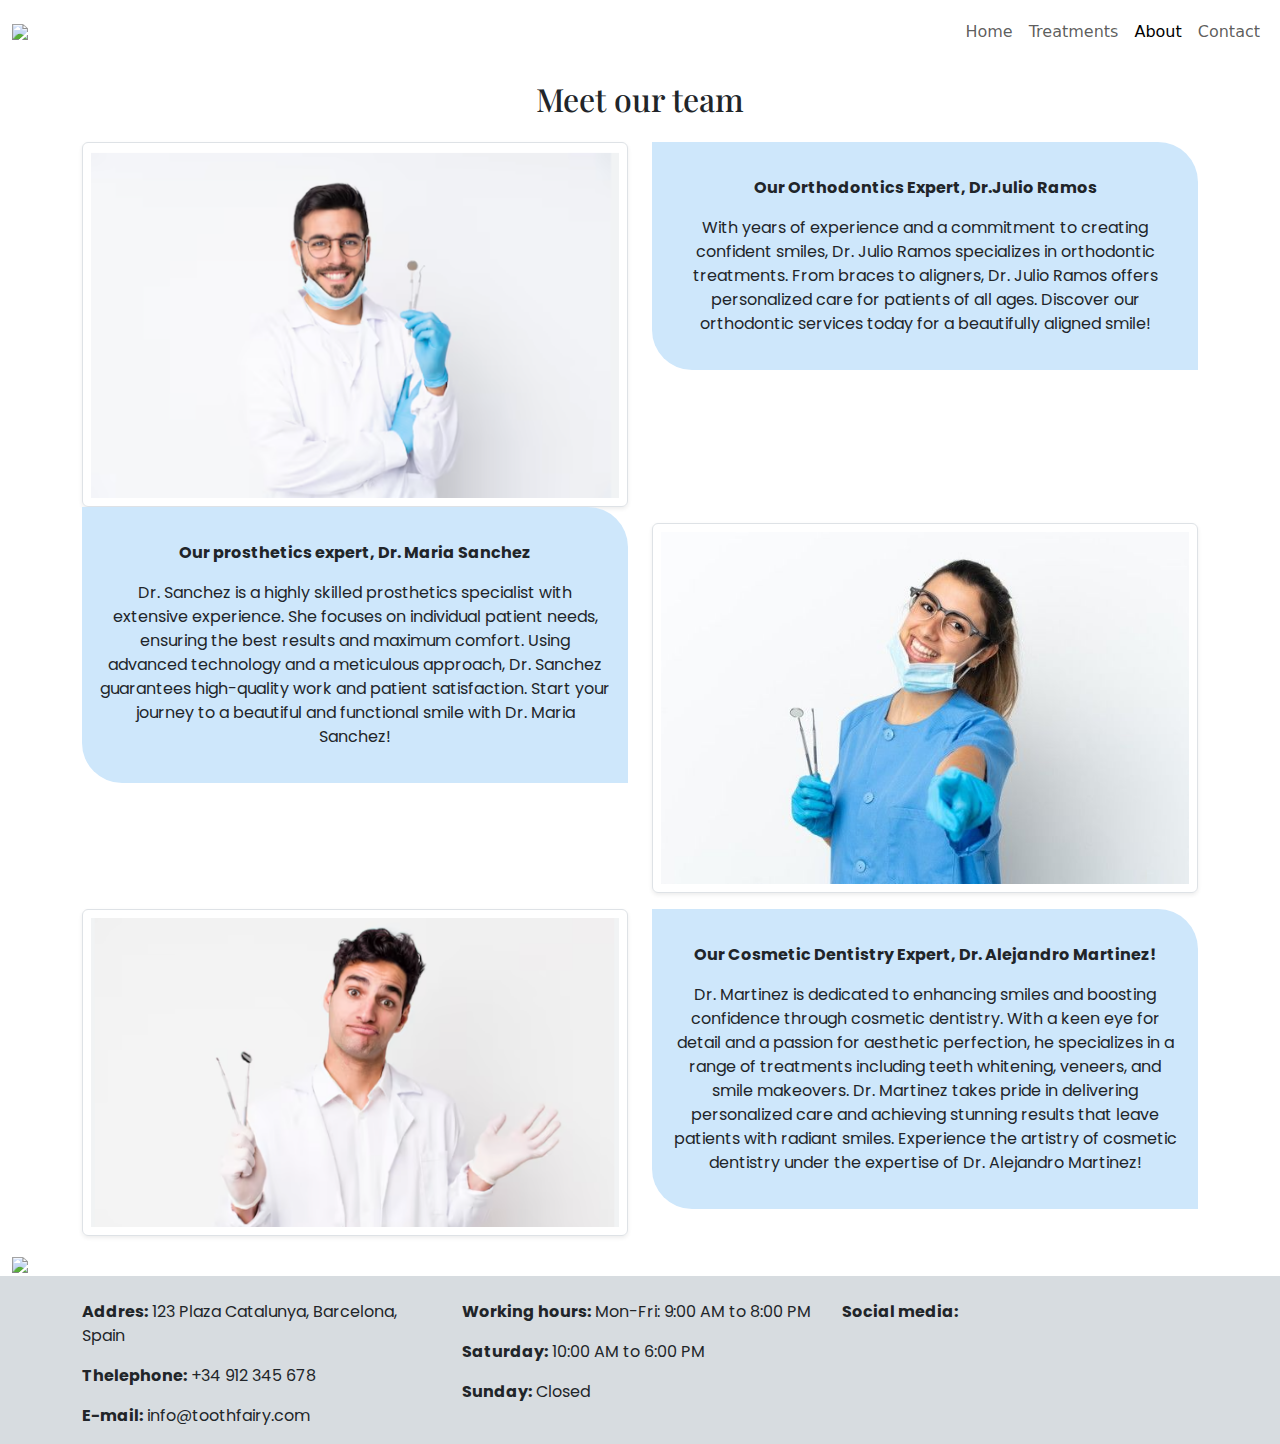
==== about.html @ 5f489cd5 "added new html file" ====
<!DOCTYPE html>
<html lang="en">
<head>
    <meta charset="UTF-8">
    <meta name="viewport" content="width=device-width, initial-scale=1.0">
 <!-- links for bootstrap   -->
 <link href="https://cdn.jsdelivr.net/npm/bootstrap@5.3.3/dist/css/bootstrap.min.css" rel="stylesheet" integrity="sha384-QWTKZyjpPEjISv5WaRU9OFeRpok6YctnYmDr5pNlyT2bRjXh0JMhjY6hW+ALEwIH" crossorigin="anonymous">
 <script src="https://cdn.jsdelivr.net/npm/bootstrap@5.3.3/dist/js/bootstrap.bundle.min.js" integrity="sha384-YvpcrYf0tY3lHB60NNkmXc5s9fDVZLESaAA55NDzOxhy9GkcIdslK1eN7N6jIeHz" crossorigin="anonymous"></script>
<!-- links for fonts -->
<!-- Playfair and poppins -->
<link rel="preconnect" href="https://fonts.googleapis.com">
<link rel="preconnect" href="https://fonts.gstatic.com" crossorigin>
<link href="https://fonts.googleapis.com/css2?family=Playfair+Display:ital,wght@0,400..900;1,400..900&family=Poppins:ital,wght@0,100;0,200;0,300;0,400;0,500;0,600;0,700;0,800;0,900;1,100;1,200;1,300;1,400;1,500;1,600;1,700;1,800;1,900&display=swap" rel="stylesheet">
 <!-- link font awesome -->
<!-- -->
<script src="https://kit.fontawesome.com/418e872279.js" crossorigin="anonymous"></script>
<title>Dental clinic - Barcelona</title>
<!--link for css -->
    <link rel="stylesheet"href="style.css">
</head>
<body>
    <div class="clinic">
        <nav class="navbar navbar-expand-sm navbar-light">
            <div class="container-fluid mb-0">
              <img src="images/logo.png" width="130px" />
              <button class="navbar-toggler" type="button" data-bs-toggle="collapse" data-bs-target="#navbarSupportedContent" aria-controls="navbarSupportedContent" aria-expanded="false" aria-label="Toggle navigation">
                <span class="navbar-toggler-icon"></span>
              </button>
              <div class="collapse navbar-collapse justify-content-end" id="navbarSupportedContent">
                <ul class="navbar-nav ">
                  <li class="nav-item">
                    <a class="nav-link " aria-current="page" href="index.html">Home</a>
                  </li>
                  <li class="nav-item">
                    <a class="nav-link" href="treatmetnts.html">Treatments</a>
                  </li>		
                  <li class="nav-item">
                    <a class="nav-link active" href="about.html">About</a>
                  </li>		
                  <li class="nav-item">
                    <a class="nav-link" href="#">Contact</a>
                  </li>	
                </ul>		  
              </div>
            </div>
          </nav>
        </div>

        

          <h2 class="text-center mt-3 decor-title">
            Meet our team
          </h2>
          <div class="container mb-3">
            <div class="row">
                <div class="col-lg-6">
                    <img src="images/new.png" class="img-fluid w-100 mt-3 rounded shadow-sm p-2 border">
                </div>
                <div class="col-lg-6">
                   <div class="cloud mt-3">
                    <p class="mt-3 decor-text"> <strong>Our Orthodontics Expert, Dr.Julio Ramos</strong></p>
                    <p class="mt-3 decor-text"> With years of experience and a commitment to creating confident smiles, Dr. Julio Ramos specializes in orthodontic treatments. From braces to aligners, Dr. Julio Ramos offers personalized care for patients of all ages. Discover our orthodontic services today for a beautifully aligned smile!</p>
                <!--   <a href="#"class="btn btn-outline-primary">Book Appointment</a>-->  
                </div>
                </div>
<div class="col-lg-6 "> 
    <div class="cloud ">
    <p class="mt-3 decor-text"> <strong>Our prosthetics expert, Dr. Maria Sanchez</strong></p>
                    <p class="mt-3 decor-text"> Dr. Sanchez is a highly skilled prosthetics specialist with extensive experience. She focuses on individual patient needs, ensuring the best results and maximum comfort. Using advanced technology and a meticulous approach, Dr. Sanchez guarantees high-quality work and patient satisfaction. Start your journey to a beautiful and functional smile with Dr. Maria Sanchez!</p>
                  
                </div>
                </div>
<div class="col-lg-6">
    <img src="images/dentista.jpg" class="img-fluid w-100 mt-3 rounded shadow-sm p-2 border">
</div>
<div class="col-lg-6">
    <img src="images/fun.png" class="img-fluid  mt-3 rounded shadow-sm p-2 border" >
</div>
<div class="col-lg-6">
    <div class="cloud mt-3">
    <p class="mt-3 decor-text"> <strong>Our Cosmetic Dentistry Expert, Dr. Alejandro Martinez!</strong></p>
                    <p class="mt-3 decor-text"> Dr. Martinez is dedicated to enhancing smiles and boosting confidence through cosmetic dentistry. With a keen eye for detail and a passion for aesthetic perfection, he specializes in a range of treatments including teeth whitening, veneers, and smile makeovers. Dr. Martinez takes pride in delivering personalized care and achieving stunning results that leave patients with radiant smiles. Experience the artistry of cosmetic dentistry under the expertise of Dr. Alejandro Martinez!</p>
                    
</div>
</div>
            </div>
          </div>


          <img src="images/logo.png" width="130px" class="logo-footer" />
  <footer class="decor-footer">
  
  
  <div class="container"> 
   
    <div class="row">
      <div class="col-lg-4">
        <br/>
       <p class="decor-text"> <strong>Addres:</strong> 123 Plaza Catalunya, Barcelona, Spain</p>
     
       <p class="decor-text"><strong>Thelephone:</strong> +34 912 345 678</p>
       
       <p class="decor-text"><strong>E-mail:</strong> info@toothfairy.com</p>
   
  </div> 
  <br/>
  <div class="col-lg-4">

    <br/>
    <p class="decor-text"><strong>Working hours:</strong> Mon-Fri: 9:00 AM to 8:00 PM</p>
    
    <p class="decor-text"><strong>Saturday:</strong> 10:00 AM to 6:00 PM</p>
    <p class="decor-text"><strong>Sunday:</strong> Closed</p>
  </div>
  <br/>
  <div class="col-lg-4">
    <br/>
    <p class="decor-text"><strong>Social media:</strong></p>
    
   <a href="https://www.instagram.com/" target="_blank"><i class="fa-brands fa-instagram"  style="margin: 10px;"></i></a>
   <a href="https://www.facebook.com/" target="_blank"><i class="fa-brands fa-facebook" style="margin: 10px;"></i></a>
   <a href="https://twitter.com/i/flow/login" target="_blank"><i class="fa-brands fa-twitter" style="margin: 10px;"></i></a>
    
  </div>
  <br/>
</div>
</div>

</footer>

</body>
</html>
---- style.css ----
@media(max-width:800px){
    .decor-stomatolog{
        display: none;
    }

}



.decor-clinic{
    width: 100%;
height: auto;
display: block;
}
.decor-stomatolog{
    width: 100%;
    height: auto;
    border-radius: 4px;
}
.down{
    background: red;
}

.decor-text{
    font-family: "Poppins", sans-serif;
  font-weight: 400;
  font-style: normal;
}
.decor-title{
    font-family: "Playfair Display", serif;
    font-optical-sizing: auto;
    font-weight: <weight>;
    font-style: normal;  
}

.logo-footer{
    padding-left: 12px;
}

.decor-footer{
    background-color: rgb(215, 220, 224);
}

.c-item{
height: 480px;
}

.c-img{
height: 100%;
object-fit: cover;
}

.cloud, .services{
    border-radius: 0 40px;
    background-color:rgb(206, 231, 251);
    text-align: center;
    padding: 18px;
    
}

.services{
    border-radius: 40px 40px;
    margin: 12px;
}

.swrvices-links{
    text-decoration: none;
    color: rgb(94, 138, 148);
}


.swrvices-links:hover {
    text-decoration: underline;
    color: rgb(136, 180, 190);

}
.cosas{
    
    text-align: center;
}

li{
    line-height: 2;
}

ul{
    list-style: none;
    
}

ul .payment::before{
    content: '✓';
    color: rgb(0, 150, 136);
  }
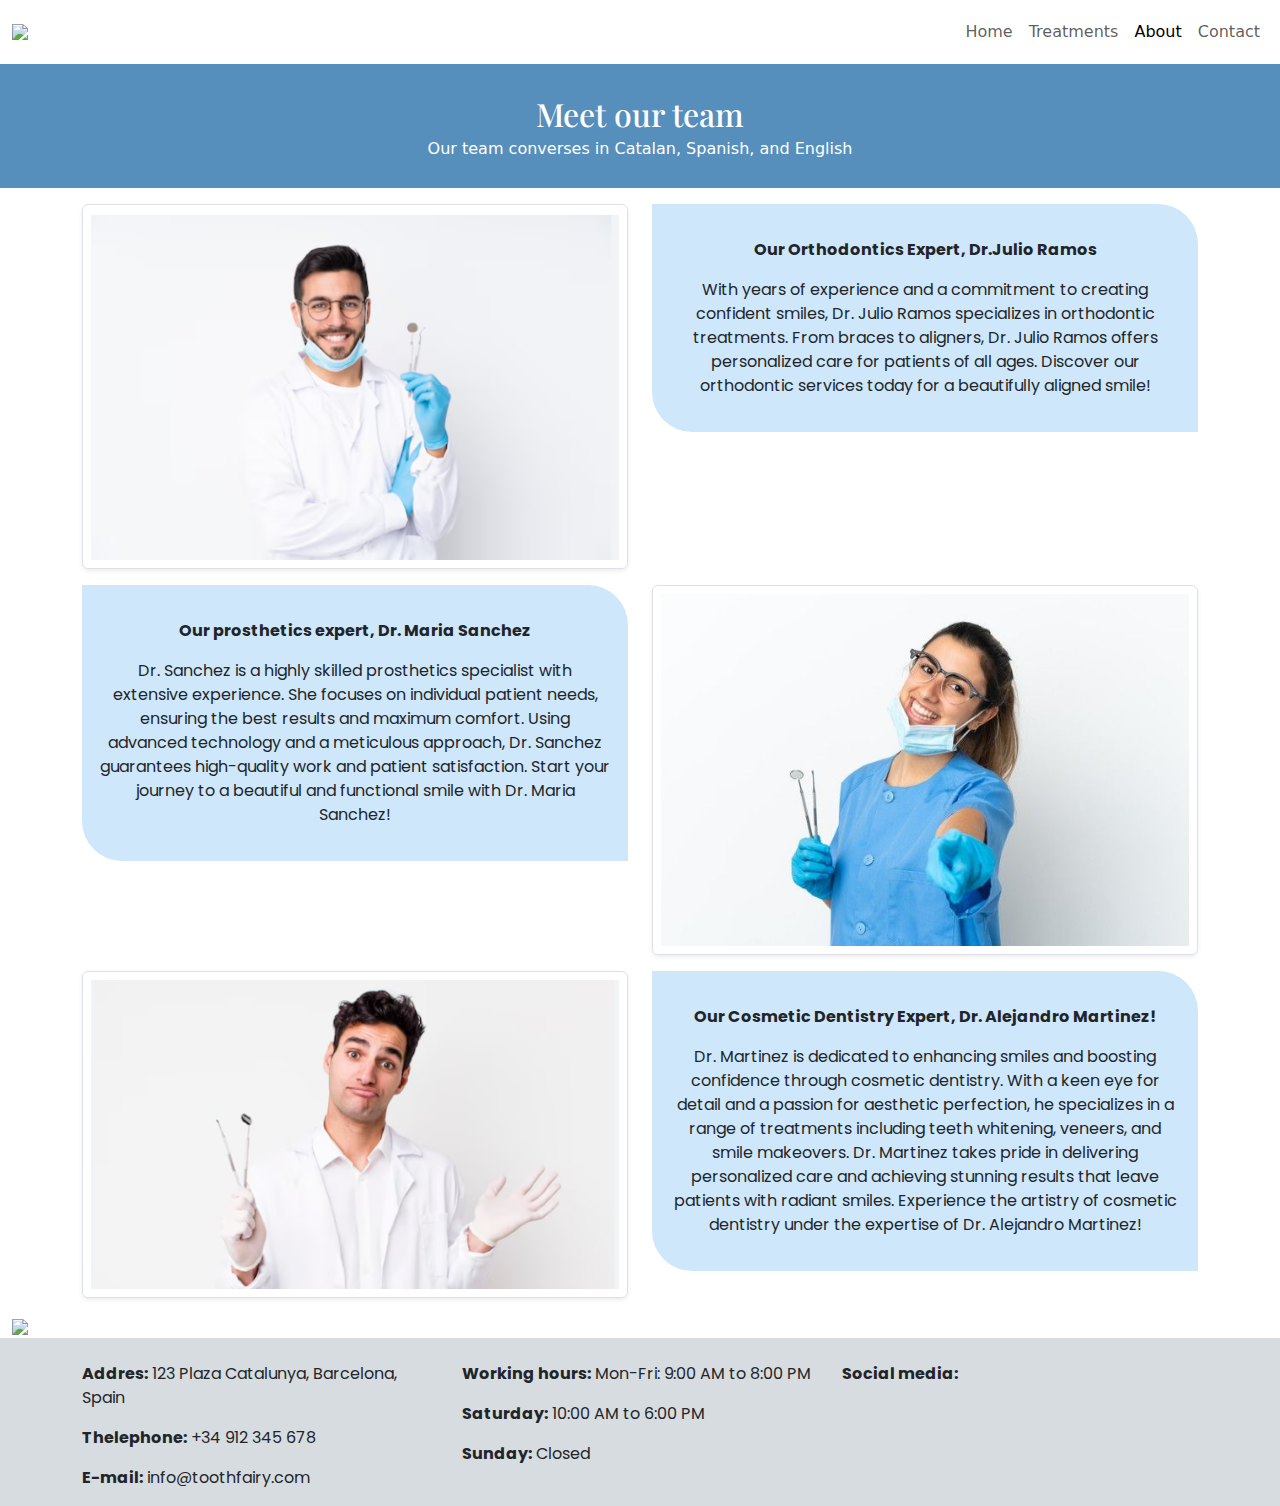
==== commit 91cb504b: "added: images, content and changed css using media queries" ====
--- a/about.html
+++ b/about.html
@@ -47,10 +47,12 @@
         </div>
 
         
-
+<div class="meet-box">
           <h2 class="text-center mt-3 decor-title">
             Meet our team
           </h2>
+          <p class="text-center">Our team converses in Catalan, Spanish, and English</p>
+        </div>
           <div class="container mb-3">
             <div class="row">
                 <div class="col-lg-6">
@@ -64,7 +66,7 @@
                 </div>
                 </div>
 <div class="col-lg-6 "> 
-    <div class="cloud ">
+    <div class="cloud mt-3 ">
     <p class="mt-3 decor-text"> <strong>Our prosthetics expert, Dr. Maria Sanchez</strong></p>
                     <p class="mt-3 decor-text"> Dr. Sanchez is a highly skilled prosthetics specialist with extensive experience. She focuses on individual patient needs, ensuring the best results and maximum comfort. Using advanced technology and a meticulous approach, Dr. Sanchez guarantees high-quality work and patient satisfaction. Start your journey to a beautiful and functional smile with Dr. Maria Sanchez!</p>
                   
--- a/style.css
+++ b/style.css
@@ -1,11 +1,10 @@
 @media(max-width:800px){
-    .decor-stomatolog{
-        display: none;
+    .cards-service{
+        display: flex;
+        justify-content: center;
     }
 
 }
-
-
 
 .decor-clinic{
     width: 100%;
@@ -91,4 +90,15 @@
 ul .payment::before{
     content: '✓';
     color: rgb(0, 150, 136);
+  }
+
+  .meet-box{
+    background-color:rgb(86, 143, 187);
+    color: white;
+    padding: 15px;
+    line-height: 1;
+  }
+
+  .description{
+    line-height: 0;
   }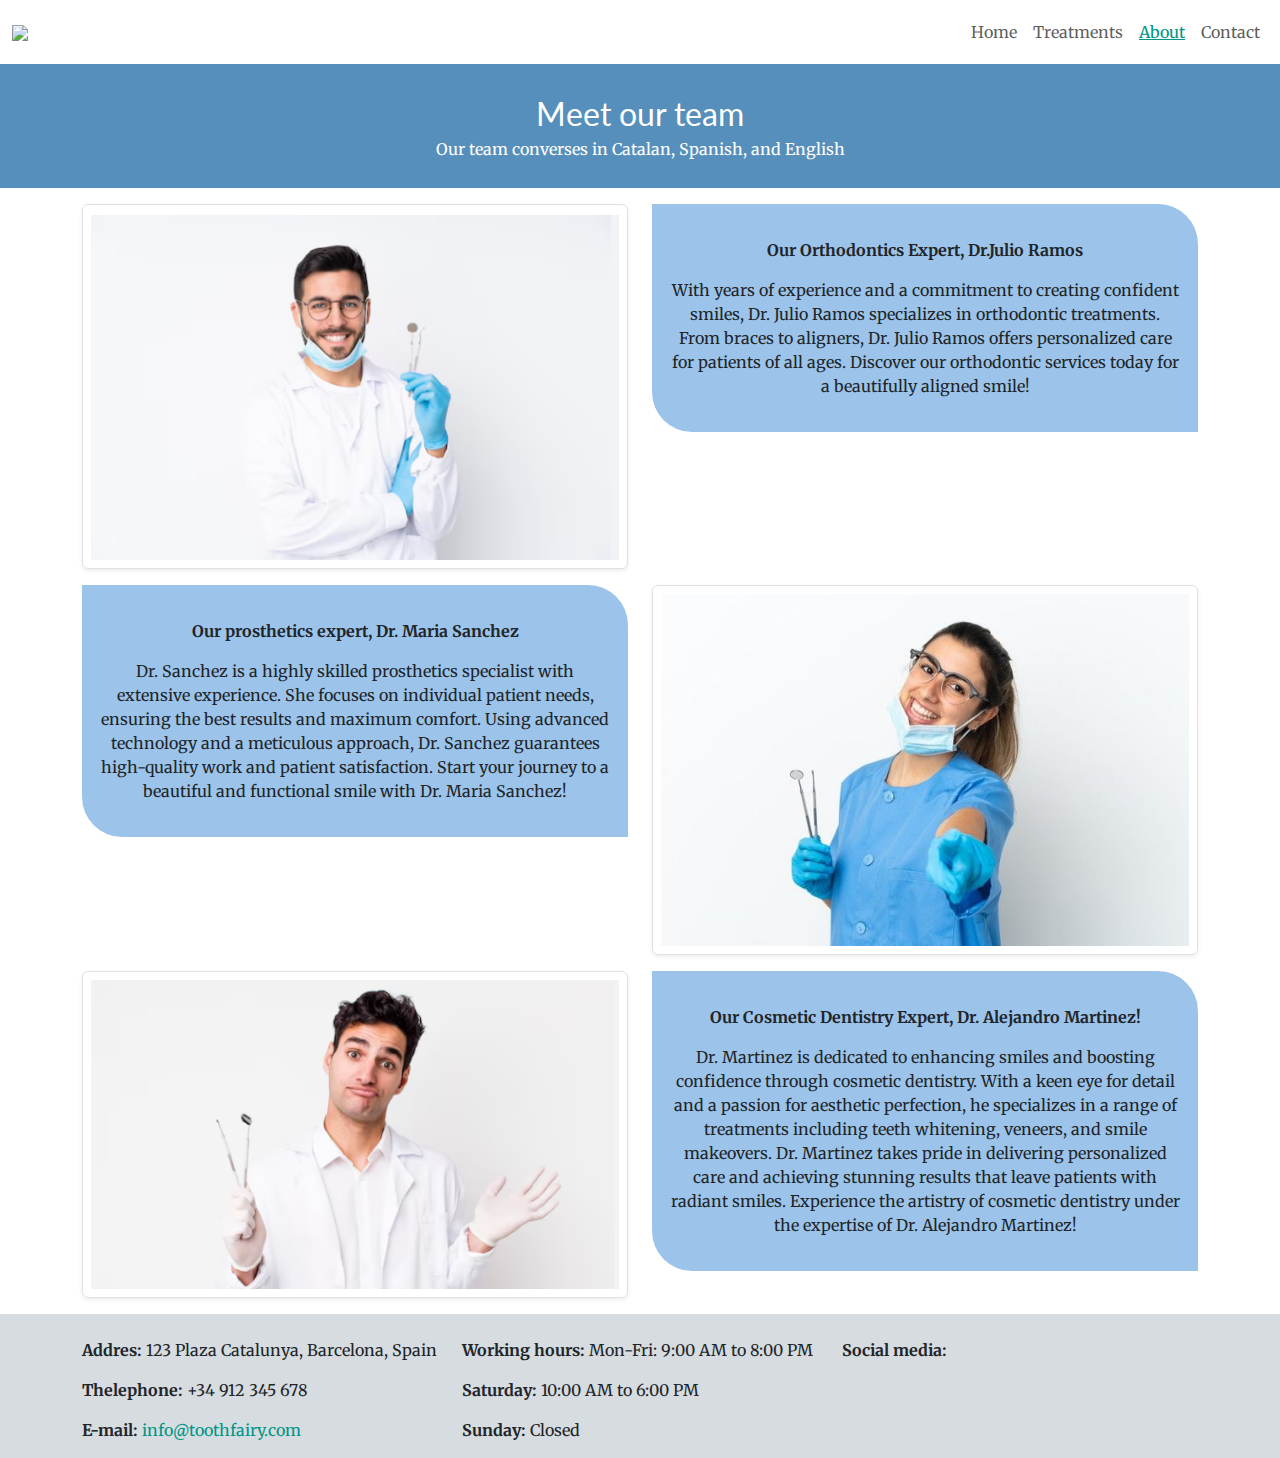
==== commit f14523e7: "Added links and customized them" ====
--- a/about.html
+++ b/about.html
@@ -7,10 +7,11 @@
  <link href="https://cdn.jsdelivr.net/npm/bootstrap@5.3.3/dist/css/bootstrap.min.css" rel="stylesheet" integrity="sha384-QWTKZyjpPEjISv5WaRU9OFeRpok6YctnYmDr5pNlyT2bRjXh0JMhjY6hW+ALEwIH" crossorigin="anonymous">
  <script src="https://cdn.jsdelivr.net/npm/bootstrap@5.3.3/dist/js/bootstrap.bundle.min.js" integrity="sha384-YvpcrYf0tY3lHB60NNkmXc5s9fDVZLESaAA55NDzOxhy9GkcIdslK1eN7N6jIeHz" crossorigin="anonymous"></script>
 <!-- links for fonts -->
-<!-- Playfair and poppins -->
+<!--Lato and Merriweather -->
+
 <link rel="preconnect" href="https://fonts.googleapis.com">
 <link rel="preconnect" href="https://fonts.gstatic.com" crossorigin>
-<link href="https://fonts.googleapis.com/css2?family=Playfair+Display:ital,wght@0,400..900;1,400..900&family=Poppins:ital,wght@0,100;0,200;0,300;0,400;0,500;0,600;0,700;0,800;0,900;1,100;1,200;1,300;1,400;1,500;1,600;1,700;1,800;1,900&display=swap" rel="stylesheet">
+<link href="https://fonts.googleapis.com/css2?family=Lato:ital,wght@0,100;0,300;0,400;0,700;0,900;1,100;1,300;1,400;1,700;1,900&family=Merriweather:ital,wght@0,300;0,400;0,700;0,900;1,300;1,400;1,700;1,900&display=swap" rel="stylesheet">
  <!-- link font awesome -->
 <!-- -->
 <script src="https://kit.fontawesome.com/418e872279.js" crossorigin="anonymous"></script>
@@ -19,39 +20,39 @@
     <link rel="stylesheet"href="style.css">
 </head>
 <body>
-    <div class="clinic">
-        <nav class="navbar navbar-expand-sm navbar-light">
-            <div class="container-fluid mb-0">
-              <img src="images/logo.png" width="130px" />
-              <button class="navbar-toggler" type="button" data-bs-toggle="collapse" data-bs-target="#navbarSupportedContent" aria-controls="navbarSupportedContent" aria-expanded="false" aria-label="Toggle navigation">
-                <span class="navbar-toggler-icon"></span>
-              </button>
-              <div class="collapse navbar-collapse justify-content-end" id="navbarSupportedContent">
-                <ul class="navbar-nav ">
-                  <li class="nav-item">
-                    <a class="nav-link " aria-current="page" href="index.html">Home</a>
-                  </li>
-                  <li class="nav-item">
-                    <a class="nav-link" href="treatmetnts.html">Treatments</a>
-                  </li>		
-                  <li class="nav-item">
-                    <a class="nav-link active" href="about.html">About</a>
-                  </li>		
-                  <li class="nav-item">
-                    <a class="nav-link" href="#">Contact</a>
-                  </li>	
-                </ul>		  
-              </div>
-            </div>
-          </nav>
+  <div class="clinic">
+    <nav class="navbar navbar-expand-sm navbar-light">
+        <div class="container-fluid  mb-0 ">
+          <a href="index.html"><img src="images/logo-dos.png" width="200px" /></a> 
+          <button class="navbar-toggler" type="button" data-bs-toggle="collapse" data-bs-target="#navbarSupportedContent" aria-controls="navbarSupportedContent" aria-expanded="false" aria-label="Toggle navigation">
+            <span class="navbar-toggler-icon"></span>
+          </button>
+          <div class="collapse navbar-collapse justify-content-end" id="navbarSupportedContent">
+            <ul class="navbar-nav ">
+              <li class="nav-item">
+                <a class="nav-link decor-text" aria-current="page" href="index.html">Home</a>
+              </li>
+              <li class="nav-item">
+                <a class="nav-link  decor-text" href="treatmetnts.html">Treatments</a>
+              </li>		
+              <li class="nav-item">
+                <a class="nav-link click-me decor-text" href="about.html">About</a>
+              </li>		
+              <li class="nav-item">
+                <a class="nav-link decor-text" href="contact.html">Contact</a>
+              </li>	
+            </ul>		  
+          </div>
         </div>
+      </nav>
+    </div>
 
         
 <div class="meet-box">
-          <h2 class="text-center mt-3 decor-title">
+          <h2 class="text-center mt-3 decor-blue-bg">
             Meet our team
           </h2>
-          <p class="text-center">Our team converses in Catalan, Spanish, and English</p>
+          <p class="text-center decor-text">Our team converses in Catalan, Spanish, and English</p>
         </div>
           <div class="container mb-3">
             <div class="row">
@@ -60,14 +61,14 @@
                 </div>
                 <div class="col-lg-6">
                    <div class="cloud mt-3">
-                    <p class="mt-3 decor-text"> <strong>Our Orthodontics Expert, Dr.Julio Ramos</strong></p>
+                    <p class="mt-3 decor-text" id="julio"> <strong>Our Orthodontics Expert, Dr.Julio Ramos</strong></p>
                     <p class="mt-3 decor-text"> With years of experience and a commitment to creating confident smiles, Dr. Julio Ramos specializes in orthodontic treatments. From braces to aligners, Dr. Julio Ramos offers personalized care for patients of all ages. Discover our orthodontic services today for a beautifully aligned smile!</p>
                 <!--   <a href="#"class="btn btn-outline-primary">Book Appointment</a>-->  
                 </div>
                 </div>
 <div class="col-lg-6 "> 
     <div class="cloud mt-3 ">
-    <p class="mt-3 decor-text"> <strong>Our prosthetics expert, Dr. Maria Sanchez</strong></p>
+    <p class="mt-3 decor-text" id="maria"> <strong>Our prosthetics expert, Dr. Maria Sanchez</strong></p>
                     <p class="mt-3 decor-text"> Dr. Sanchez is a highly skilled prosthetics specialist with extensive experience. She focuses on individual patient needs, ensuring the best results and maximum comfort. Using advanced technology and a meticulous approach, Dr. Sanchez guarantees high-quality work and patient satisfaction. Start your journey to a beautiful and functional smile with Dr. Maria Sanchez!</p>
                   
                 </div>
@@ -80,7 +81,7 @@
 </div>
 <div class="col-lg-6">
     <div class="cloud mt-3">
-    <p class="mt-3 decor-text"> <strong>Our Cosmetic Dentistry Expert, Dr. Alejandro Martinez!</strong></p>
+    <p class="mt-3 decor-text" id="alejandro"> <strong>Our Cosmetic Dentistry Expert, Dr. Alejandro Martinez!</strong></p>
                     <p class="mt-3 decor-text"> Dr. Martinez is dedicated to enhancing smiles and boosting confidence through cosmetic dentistry. With a keen eye for detail and a passion for aesthetic perfection, he specializes in a range of treatments including teeth whitening, veneers, and smile makeovers. Dr. Martinez takes pride in delivering personalized care and achieving stunning results that leave patients with radiant smiles. Experience the artistry of cosmetic dentistry under the expertise of Dr. Alejandro Martinez!</p>
                     
 </div>
@@ -89,7 +90,10 @@
           </div>
 
 
-          <img src="images/logo.png" width="130px" class="logo-footer" />
+        
+
+
+
   <footer class="decor-footer">
   
   
@@ -102,7 +106,7 @@
      
        <p class="decor-text"><strong>Thelephone:</strong> +34 912 345 678</p>
        
-       <p class="decor-text"><strong>E-mail:</strong> info@toothfairy.com</p>
+       <p class="decor-text"><strong>E-mail: </strong><a href="mailto:info@toothfairy.com" class="email">info@toothfairy.com</a></p>
    
   </div> 
   <br/>
@@ -119,9 +123,9 @@
     <br/>
     <p class="decor-text"><strong>Social media:</strong></p>
     
-   <a href="https://www.instagram.com/" target="_blank"><i class="fa-brands fa-instagram"  style="margin: 10px;"></i></a>
-   <a href="https://www.facebook.com/" target="_blank"><i class="fa-brands fa-facebook" style="margin: 10px;"></i></a>
-   <a href="https://twitter.com/i/flow/login" target="_blank"><i class="fa-brands fa-twitter" style="margin: 10px;"></i></a>
+    <a href="https://www.instagram.com/" target="_blank"><i class="fa-brands fa-instagram social-media"  style="margin: 10px;"></i></a>
+    <a href="https://www.facebook.com/" target="_blank"><i class="fa-brands fa-facebook social-media" style="margin: 10px;"></i></a>
+    <a href="https://twitter.com/i/flow/login" target="_blank"><i class="fa-brands fa-twitter social-media" style="margin: 10px;"></i></a>
     
   </div>
   <br/>
--- a/style.css
+++ b/style.css
@@ -21,15 +21,15 @@
 }
 
 .decor-text{
-    font-family: "Poppins", sans-serif;
-  font-weight: 400;
-  font-style: normal;
+    font-family: "Merriweather", serif;
+    font-weight: 400;
+    font-style: normal;
 }
 .decor-title{
-    font-family: "Playfair Display", serif;
-    font-optical-sizing: auto;
-    font-weight: <weight>;
-    font-style: normal;  
+    font-family: "Lato", sans-serif;
+    font-weight: 400;
+    font-style: normal;
+        color: rgb(0, 150, 136);
 }
 
 .logo-footer{
@@ -51,7 +51,7 @@
 
 .cloud, .services{
     border-radius: 0 40px;
-    background-color:rgb(206, 231, 251);
+    background-color: #9cc4eb;
     text-align: center;
     padding: 18px;
     
@@ -59,18 +59,20 @@
 
 .services{
     border-radius: 40px 40px;
-    margin: 12px;
+    margin: 25px 40px 15px;
+    
+    
 }
 
 .swrvices-links{
     text-decoration: none;
-    color: rgb(94, 138, 148);
+    color: rgb(93, 126, 134);
 }
 
 
 .swrvices-links:hover {
     text-decoration: underline;
-    color: rgb(136, 180, 190);
+    color: rgb(119, 162, 171);
 
 }
 .cosas{
@@ -101,4 +103,122 @@
 
   .description{
     line-height: 0;
-  }+  }
+
+  .map{
+    width: 100%;
+    height: 100vh;
+    display: flex;
+    justify-content: center;
+  
+  }
+
+  .click-me{
+    color: rgb(0, 150, 136);
+    text-decoration: underline;
+    
+  }
+  .click-me:hover{
+    color:rgb(0, 150, 136);
+    text-decoration: underline;
+  }
+
+  .social-media{
+    color: rgb(0, 150, 136);
+  }
+
+  .email{
+    color: rgb(0, 150, 136);
+    text-decoration: none;
+  }
+
+  .email:hover{
+    text-decoration: underline;
+  }
+
+  .decor-blue-bg{
+    font-family: "Lato", sans-serif;
+    font-weight: 400;
+    font-style: normal;
+      
+  }
+
+.card-body{
+    background-color: rgb(237, 239, 240);
+   
+}
+
+.decor-carousel{
+    text-shadow: 2px 2px 4px rgba(0, 0, 0, 1);
+}
+.image-darken {
+    filter: brightness(85%) contrast(90%);
+
+}
+
+
+
+
+.contain-treatments {
+    display: flex;
+    flex-wrap: wrap;
+    justify-content: space-around; 
+    align-items: stretch; 
+}
+
+
+.card-img-top {
+    height: 200px;
+    object-fit: cover; 
+    width: 100%;
+}
+
+.card {
+    display: flex; 
+    flex-direction: column; 
+    justify-content: space-between; 
+    height: auto;   
+    
+
+}
+
+.card-title, .card-text, .list-group-item {
+    min-height: auto; 
+ }
+.links-name{
+    color: rgb(0, 150, 136);
+    text-decoration: none;
+}
+
+.links-name:hover{
+    color: rgb(0, 150, 136);
+    text-decoration: underline;
+}
+
+.booking{
+    display: inline-block;
+    text-align: center;
+    text-decoration: none;
+    padding: 19px 43px 19px 43px;
+    border: 1px solid rgb(86, 143, 187);
+    border-radius: 4px;
+    background-color:rgb(237, 239, 240);
+    color: rgb(0, 150, 136);
+    font-weight: bold;
+    cursor: pointer;
+
+}
+
+.book-now-container{
+    display: flex;
+    justify-content: center; 
+    align-items: center; 
+    height: 50px;
+}
+
+.booking:hover{
+    background-color: rgb(215, 220, 224);
+    color:rgb(0, 150, 136);
+    cursor: pointer;
+
+}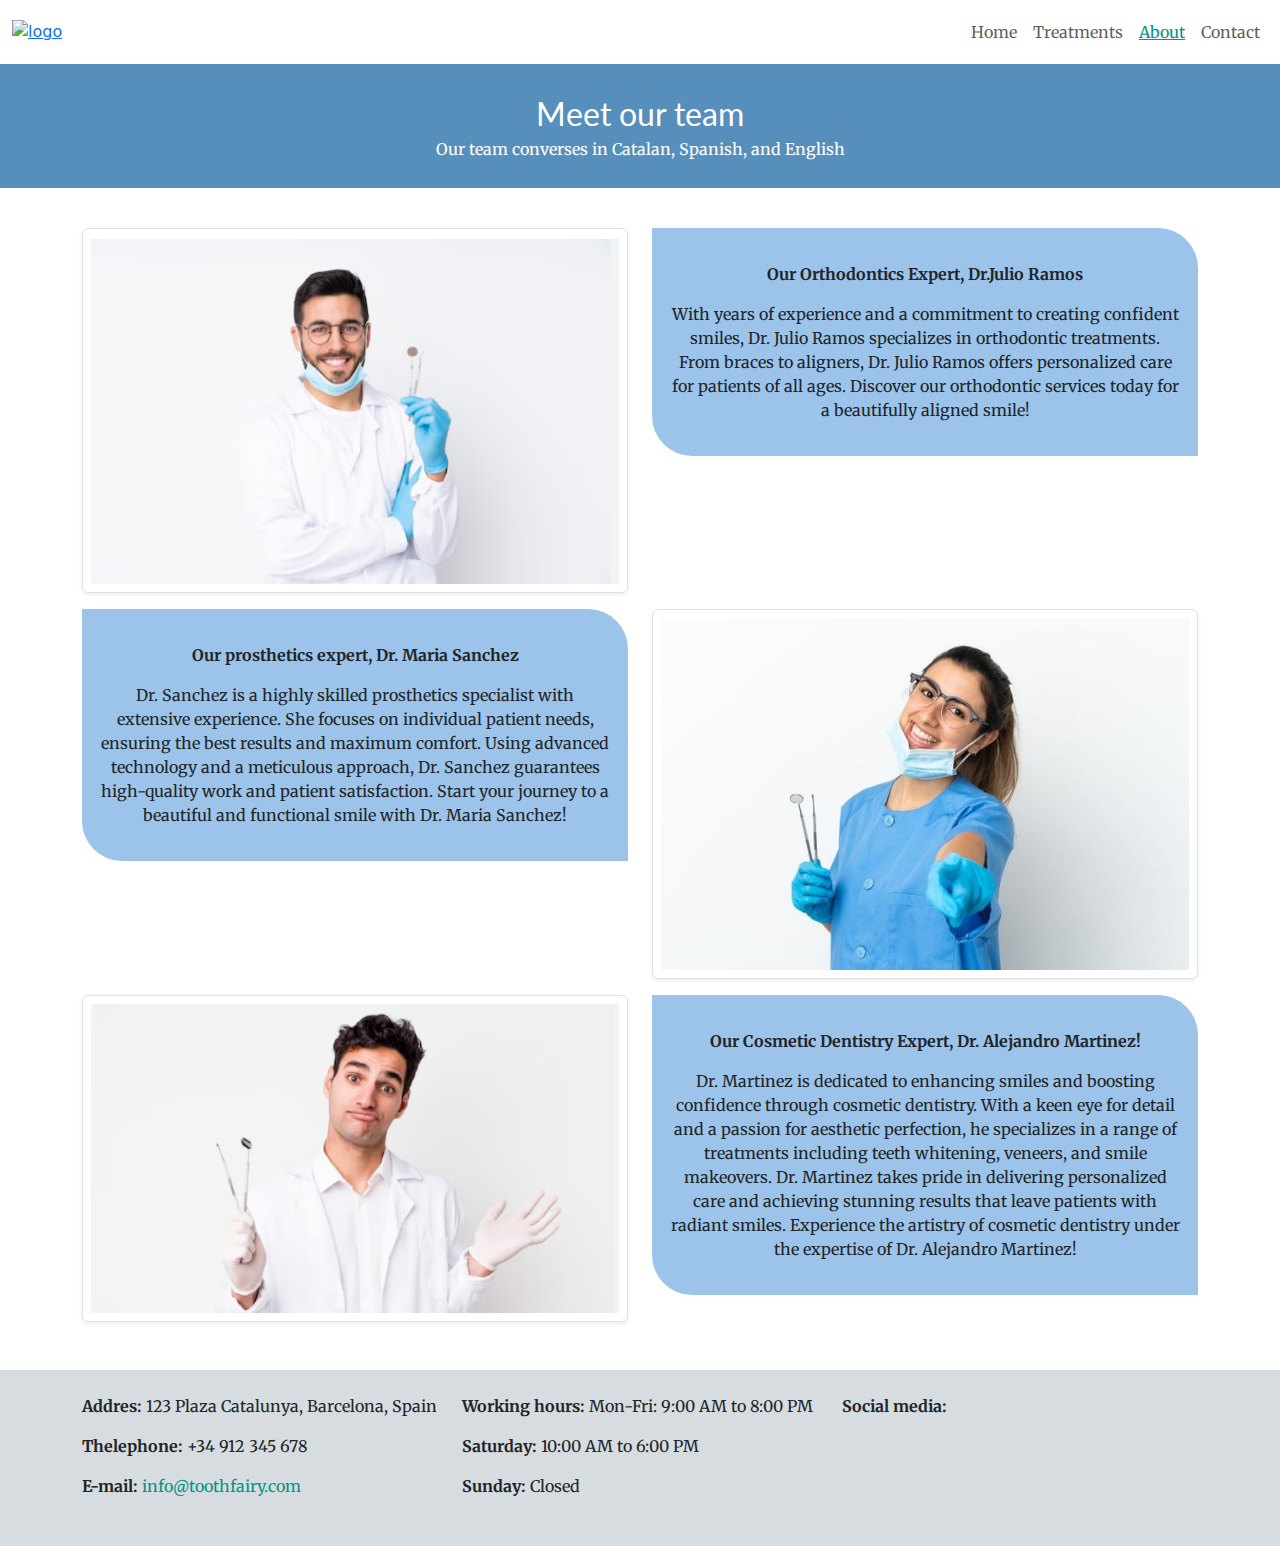
==== commit 9a350ed3: "Made more SEO friendly" ====
--- a/about.html
+++ b/about.html
@@ -15,7 +15,12 @@
  <!-- link font awesome -->
 <!-- -->
 <script src="https://kit.fontawesome.com/418e872279.js" crossorigin="anonymous"></script>
-<title>Dental clinic - Barcelona</title>
+
+
+<!-- link favicon -->
+<link rel="icon" href="images/flaticon.png">
+<meta name="description" content="Learn about the dedicated team of skilled dentists at Tooty Fairy Dental Clinic in Barcelona. Our professionals are committed to providing top-quality dental care in a welcoming environment">
+<title>Meet Our Expert Dental Team - Tooty Fairy Dental Clinic in Barcelona</title>
 <!--link for css -->
     <link rel="stylesheet"href="style.css">
 </head>
@@ -23,23 +28,23 @@
   <div class="clinic">
     <nav class="navbar navbar-expand-sm navbar-light">
         <div class="container-fluid  mb-0 ">
-          <a href="index.html"><img src="images/logo-dos.png" width="200px" /></a> 
+          <a href="index.html"><img src="images/logo-dos.png" alt="logo" width="200px" /></a> 
           <button class="navbar-toggler" type="button" data-bs-toggle="collapse" data-bs-target="#navbarSupportedContent" aria-controls="navbarSupportedContent" aria-expanded="false" aria-label="Toggle navigation">
             <span class="navbar-toggler-icon"></span>
           </button>
           <div class="collapse navbar-collapse justify-content-end" id="navbarSupportedContent">
             <ul class="navbar-nav ">
               <li class="nav-item">
-                <a class="nav-link decor-text" aria-current="page" href="index.html">Home</a>
+                <a class="nav-link decor-text" aria-current="page" href="index.html" title="Homepage">Home</a>
               </li>
               <li class="nav-item">
-                <a class="nav-link  decor-text" href="treatmetnts.html">Treatments</a>
+                <a class="nav-link  decor-text" href="treatmetnts.html" title="Tooty Fairy treatments">Treatments</a>
               </li>		
               <li class="nav-item">
-                <a class="nav-link click-me decor-text" href="about.html">About</a>
+                <a class="nav-link click-me decor-text" href="about.html" title="About our team">About</a>
               </li>		
               <li class="nav-item">
-                <a class="nav-link decor-text" href="contact.html">Contact</a>
+                <a class="nav-link decor-text" href="contact.html" title="Let's keep in touch">Contact</a>
               </li>	
             </ul>		  
           </div>
@@ -49,12 +54,12 @@
 
         
 <div class="meet-box">
-          <h2 class="text-center mt-3 decor-blue-bg">
+          <h2 class="text-center mt-3 decor-blue-bg"> 
             Meet our team
           </h2>
           <p class="text-center decor-text">Our team converses in Catalan, Spanish, and English</p>
         </div>
-          <div class="container mb-3">
+          <div class="container mb-5 mt-4">
             <div class="row">
                 <div class="col-lg-6">
                     <img src="images/new.png" class="img-fluid w-100 mt-3 rounded shadow-sm p-2 border">
@@ -94,45 +99,45 @@
 
 
 
-  <footer class="decor-footer">
+          <footer class="decor-footer">
   
-  
-  <div class="container"> 
-   
-    <div class="row">
-      <div class="col-lg-4">
-        <br/>
-       <p class="decor-text"> <strong>Addres:</strong> 123 Plaza Catalunya, Barcelona, Spain</p>
-     
-       <p class="decor-text"><strong>Thelephone:</strong> +34 912 345 678</p>
-       
-       <p class="decor-text"><strong>E-mail: </strong><a href="mailto:info@toothfairy.com" class="email">info@toothfairy.com</a></p>
-   
-  </div> 
-  <br/>
-  <div class="col-lg-4">
 
-    <br/>
-    <p class="decor-text"><strong>Working hours:</strong> Mon-Fri: 9:00 AM to 8:00 PM</p>
-    
-    <p class="decor-text"><strong>Saturday:</strong> 10:00 AM to 6:00 PM</p>
-    <p class="decor-text"><strong>Sunday:</strong> Closed</p>
-  </div>
-  <br/>
-  <div class="col-lg-4">
-    <br/>
-    <p class="decor-text"><strong>Social media:</strong></p>
-    
-    <a href="https://www.instagram.com/" target="_blank"><i class="fa-brands fa-instagram social-media"  style="margin: 10px;"></i></a>
-    <a href="https://www.facebook.com/" target="_blank"><i class="fa-brands fa-facebook social-media" style="margin: 10px;"></i></a>
-    <a href="https://twitter.com/i/flow/login" target="_blank"><i class="fa-brands fa-twitter social-media" style="margin: 10px;"></i></a>
-    
-  </div>
-  <br/>
-</div>
-</div>
-
-</footer>
+            <div class="container"> 
+             
+              <div class="row">
+                <div class="col-lg-4">
+                  <br/>
+                 <p class="decor-text"> <strong>Addres:</strong> 123 Plaza Catalunya, Barcelona, Spain</p>
+               
+                 <p class="decor-text"><strong>Thelephone:</strong> +34 912 345 678</p>
+                 
+                 <p class="decor-text mb-5"><strong>E-mail: </strong><a href="mailto:info@toothfairy.com" class="email">info@toothfairy.com</a></p>
+             
+            </div> 
+            <br/>
+            <div class="col-lg-4">
+          
+              <br/>
+              <p class="decor-text"><strong>Working hours:</strong> Mon-Fri: 9:00 AM to 8:00 PM</p>
+              
+              <p class="decor-text"><strong>Saturday:</strong> 10:00 AM to 6:00 PM</p>
+              <p class="decor-text mb-5"><strong>Sunday:</strong> Closed</p>
+            </div>
+            <br/>
+            <div class="col-lg-4">
+              <br/>
+              <p class="decor-text"><strong>Social media:</strong></p>
+              
+              <a href="https://www.instagram.com/" target="_blank"><i class="fa-brands fa-instagram social-media mb-5"  style="margin: 10px;" title="Instagram Profile"></i></a>
+              <a href="https://www.facebook.com/" target="_blank"><i class="fa-brands fa-facebook social-media mb-5" style="margin: 10px;" title="Facebook Profile"></i></a>
+              <a href="https://twitter.com/i/flow/login" target="_blank"><i class="fa-brands fa-twitter social-media mb-5" style="margin: 10px;" title="Twitter Profile"></i></a>
+              
+            </div>
+            <br/>
+          </div>
+          </div>
+          
+          </footer>
 
 </body>
 </html>--- a/style.css
+++ b/style.css
@@ -64,20 +64,21 @@
     
 }
 
-.swrvices-links{
-    text-decoration: none;
-    color: rgb(93, 126, 134);
-}
-
-
-.swrvices-links:hover {
-    text-decoration: underline;
-    color: rgb(119, 162, 171);
+.services-links{
+    text-decoration: none;
+    color: rgb(255, 255, 255);
+}
+
+
+.services-links:hover {
+    text-decoration: underline;
+    color: rgb(255, 255, 255);
 
 }
 .cosas{
     
     text-align: center;
+    margin-right: 25px;
 }
 
 li{
@@ -106,12 +107,17 @@
   }
 
   .map{
-    width: 100%;
-    height: 100vh;
-    display: flex;
-    justify-content: center;
-  
-  }
+  width: 100%;
+  height: 65vh;
+  display: flex;
+  justify-content: center;
+  border-radius: 4px;
+}
+
+.iframe{
+  width: 80vw;
+  height: 60vh;
+}
 
   .click-me{
     color: rgb(0, 150, 136);
@@ -200,7 +206,7 @@
     text-align: center;
     text-decoration: none;
     padding: 19px 43px 19px 43px;
-    border: 1px solid rgb(86, 143, 187);
+    border: 1px solid rgb(186, 181, 181);
     border-radius: 4px;
     background-color:rgb(237, 239, 240);
     color: rgb(0, 150, 136);
@@ -221,4 +227,5 @@
     color:rgb(0, 150, 136);
     cursor: pointer;
 
-}+}
+
